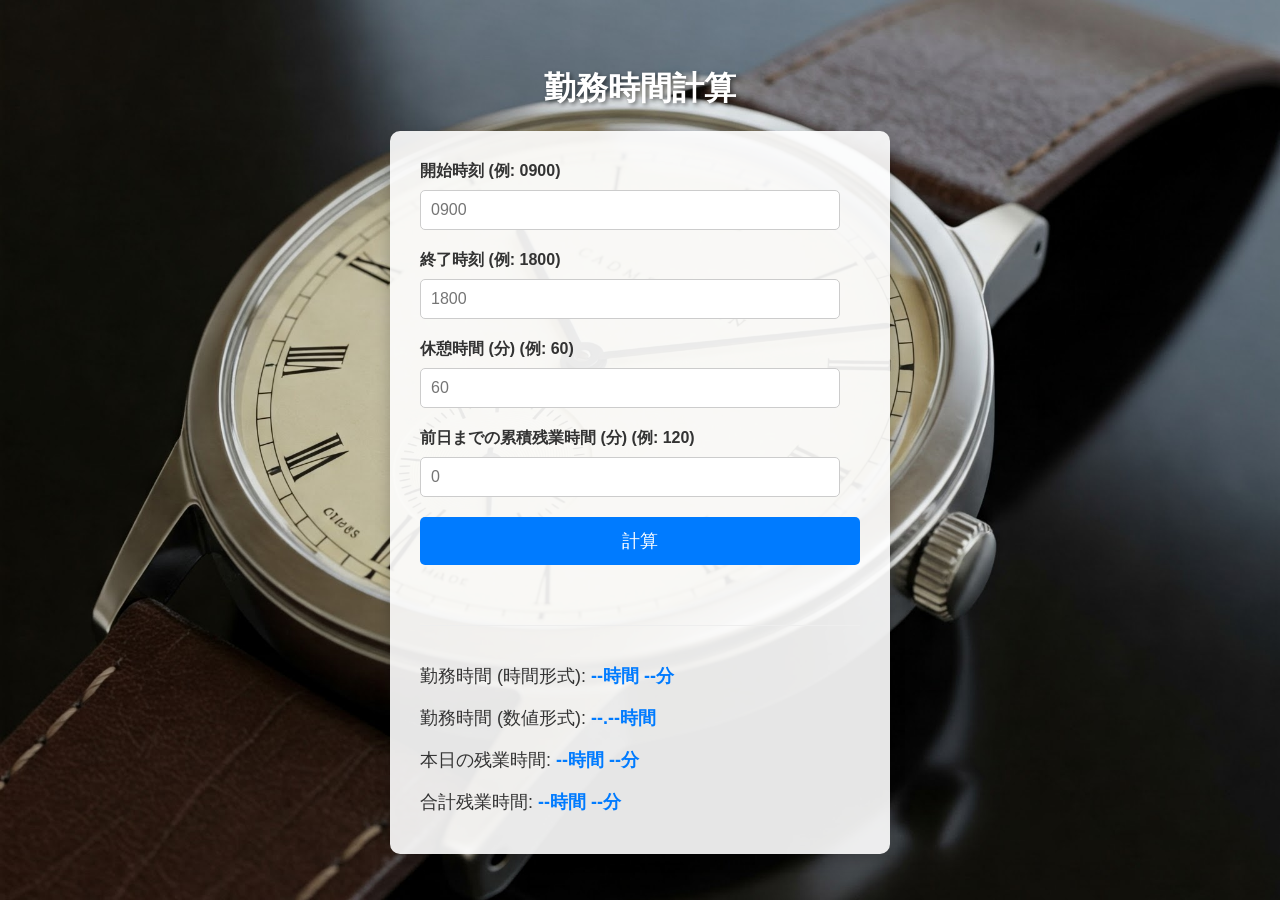
==== working_time_app/index.html @ 4a0a2e7b "feat: Implement working time calculation with cumulative overtime" ====
<!DOCTYPE html>
<html lang="ja">
<head>
    <meta charset="UTF-8">
    <meta name="viewport" content="width=device-width, initial-scale=1.0">
    <title>勤務時間計算</title>
    <link rel="stylesheet" href="style.css">
</head>
<body>
    <div class="container">
        <h1>勤務時間計算</h1>
        <div class="input-card">
            <div class="input-group">
                <label for="startTime">開始時刻 (例: 0900)</label>
                <input type="text" id="startTime" maxlength="4" placeholder="0900">
            </div>
            <div class="input-group">
                <label for="endTime">終了時刻 (例: 1800)</label>
                <input type="text" id="endTime" maxlength="4" placeholder="1800">
            </div>
            <div class="input-group">
                <label for="breakTime">休憩時間 (分) (例: 60)</label>
                <input type="text" id="breakTime" placeholder="60">
            </div>
            <div class="input-group">
                <label for="cumulativeOvertime">前日までの累積残業時間 (分) (例: 120)</label>
                <input type="text" id="cumulativeOvertime" placeholder="0">
            </div>
            <button id="calculateButton">計算</button>
            <div id="errorMessage" class="error-message"></div>
            <div class="results">
                <p>勤務時間 (時間形式): <span id="resultHoursMinutes">--時間 --分</span></p>
                <p>勤務時間 (数値形式): <span id="resultDecimalHours">--.--時間</span></p>
                <p>本日の残業時間: <span id="todayOvertime">--時間 --分</span></p>
                <p>合計残業時間: <span id="totalCumulativeOvertime">--時間 --分</span></p>
            </div>
        </div>
    </div>
    <script src="script.js"></script>
</body>
</html>
---- working_time_app/style.css ----
body {
    margin: 0;
    font-family: 'Segoe UI', Tahoma, Geneva, Verdana, sans-serif;
    background-image: url('images/office_background.jpeg'); /* Placeholder image */
    background-size: cover;
    background-position: center;
    background-attachment: fixed;
    display: flex;
    justify-content: center;
    align-items: center;
    min-height: 100vh;
    padding: 20px;
    box-sizing: border-box;
}

.container {
    text-align: center;
    width: 100%;
    max-width: 500px;
}

h1 {
    color: #fff; /* White text for the title over the background */
    margin-bottom: 20px;
    text-shadow: 2px 2px 4px rgba(0, 0, 0, 0.5);
}

.input-card {
    background-color: rgba(255, 255, 255, 0.9); /* Translucent white */
    padding: 30px;
    border-radius: 10px;
    box-shadow: 0 4px 15px rgba(0, 0, 0, 0.2);
}

.input-group {
    margin-bottom: 20px;
    text-align: left;
}

.input-group label {
    display: block;
    margin-bottom: 8px;
    font-weight: bold;
    color: #333;
}

.input-group input[type="text"] {
    width: calc(100% - 20px);
    padding: 10px;
    border: 1px solid #ccc;
    border-radius: 5px;
    font-size: 16px;
    box-sizing: border-box;
}

button {
    background-color: #007bff;
    color: white;
    padding: 12px 25px;
    border: none;
    border-radius: 5px;
    font-size: 18px;
    cursor: pointer;
    transition: background-color 0.3s ease;
    width: 100%;
    box-sizing: border-box;
}

button:hover {
    background-color: #0056b3;
}

.error-message {
    color: #dc3545;
    margin-top: 15px;
    font-weight: bold;
    min-height: 20px; /* Reserve space for error message */
}

.results {
    margin-top: 25px;
    padding-top: 20px;
    border-top: 1px solid #eee;
    text-align: left;
}

.results p {
    font-size: 18px;
    color: #333;
    margin-bottom: 10px;
}

.results span {
    font-weight: bold;
    color: #007bff;
}

/* Responsive adjustments */
@media (max-width: 600px) {
    .input-card {
        padding: 20px;
    }

    h1 {
        font-size: 28px;
    }

    button {
        padding: 10px 20px;
        font-size: 16px;
    }
}
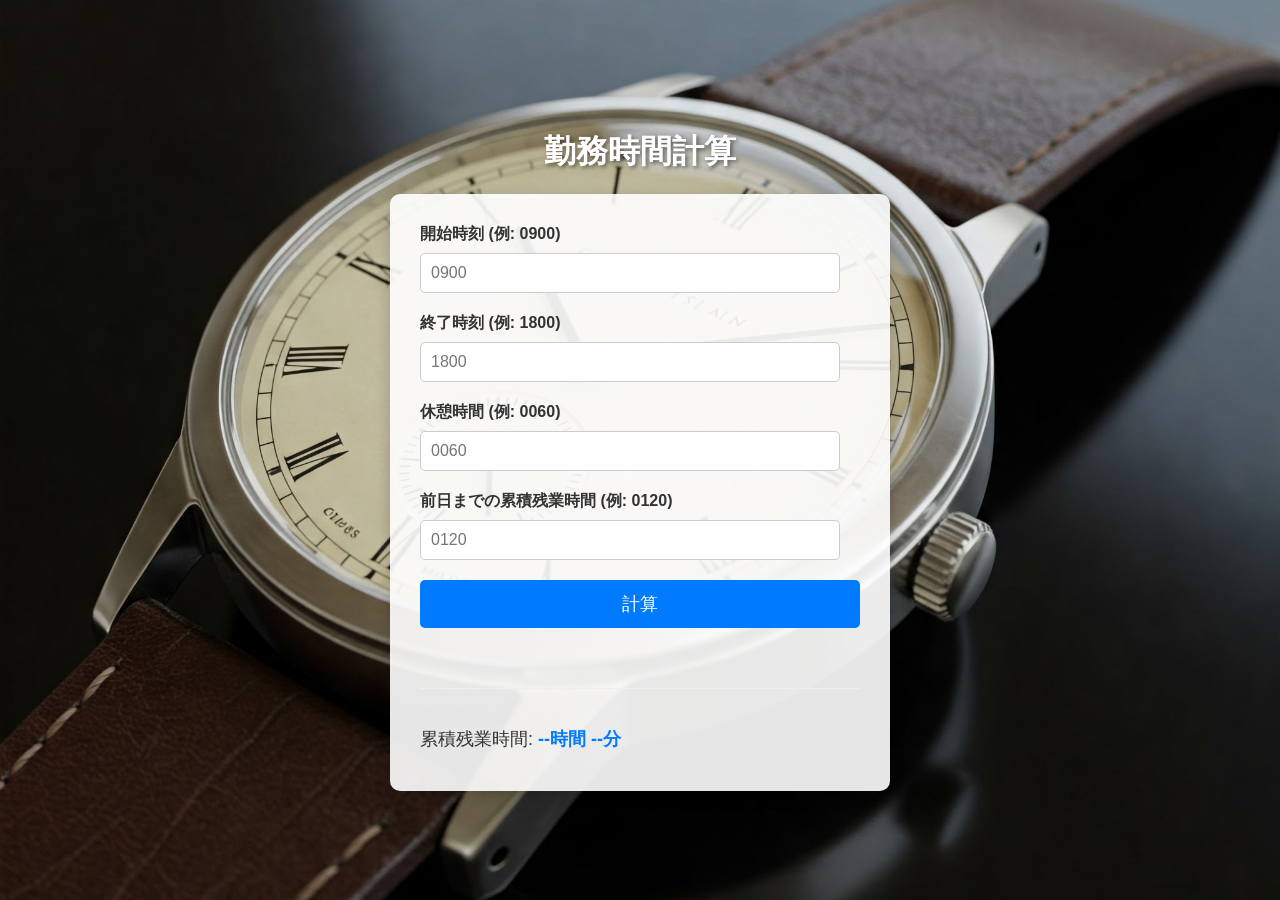
==== commit ab340223: "feat: Implement working time calculation based on final prompt from memo.md" ====
--- a/working_time_app/index.html
+++ b/working_time_app/index.html
@@ -19,20 +19,17 @@
                 <input type="text" id="endTime" maxlength="4" placeholder="1800">
             </div>
             <div class="input-group">
-                <label for="breakTime">休憩時間 (分) (例: 60)</label>
-                <input type="text" id="breakTime" placeholder="60">
+                <label for="breakTime">休憩時間 (例: 0060)</label>
+                <input type="text" id="breakTime" maxlength="4" placeholder="0060">
             </div>
             <div class="input-group">
-                <label for="cumulativeOvertime">前日までの累積残業時間 (分) (例: 120)</label>
-                <input type="text" id="cumulativeOvertime" placeholder="0">
+                <label for="cumulativeOvertime">前日までの累積残業時間 (例: 0120)</label>
+                <input type="text" id="cumulativeOvertime" maxlength="4" placeholder="0120">
             </div>
             <button id="calculateButton">計算</button>
             <div id="errorMessage" class="error-message"></div>
             <div class="results">
-                <p>勤務時間 (時間形式): <span id="resultHoursMinutes">--時間 --分</span></p>
-                <p>勤務時間 (数値形式): <span id="resultDecimalHours">--.--時間</span></p>
-                <p>本日の残業時間: <span id="todayOvertime">--時間 --分</span></p>
-                <p>合計残業時間: <span id="totalCumulativeOvertime">--時間 --分</span></p>
+                <p>累積残業時間: <span id="totalCumulativeOvertime">--時間 --分</span></p>
             </div>
         </div>
     </div>
